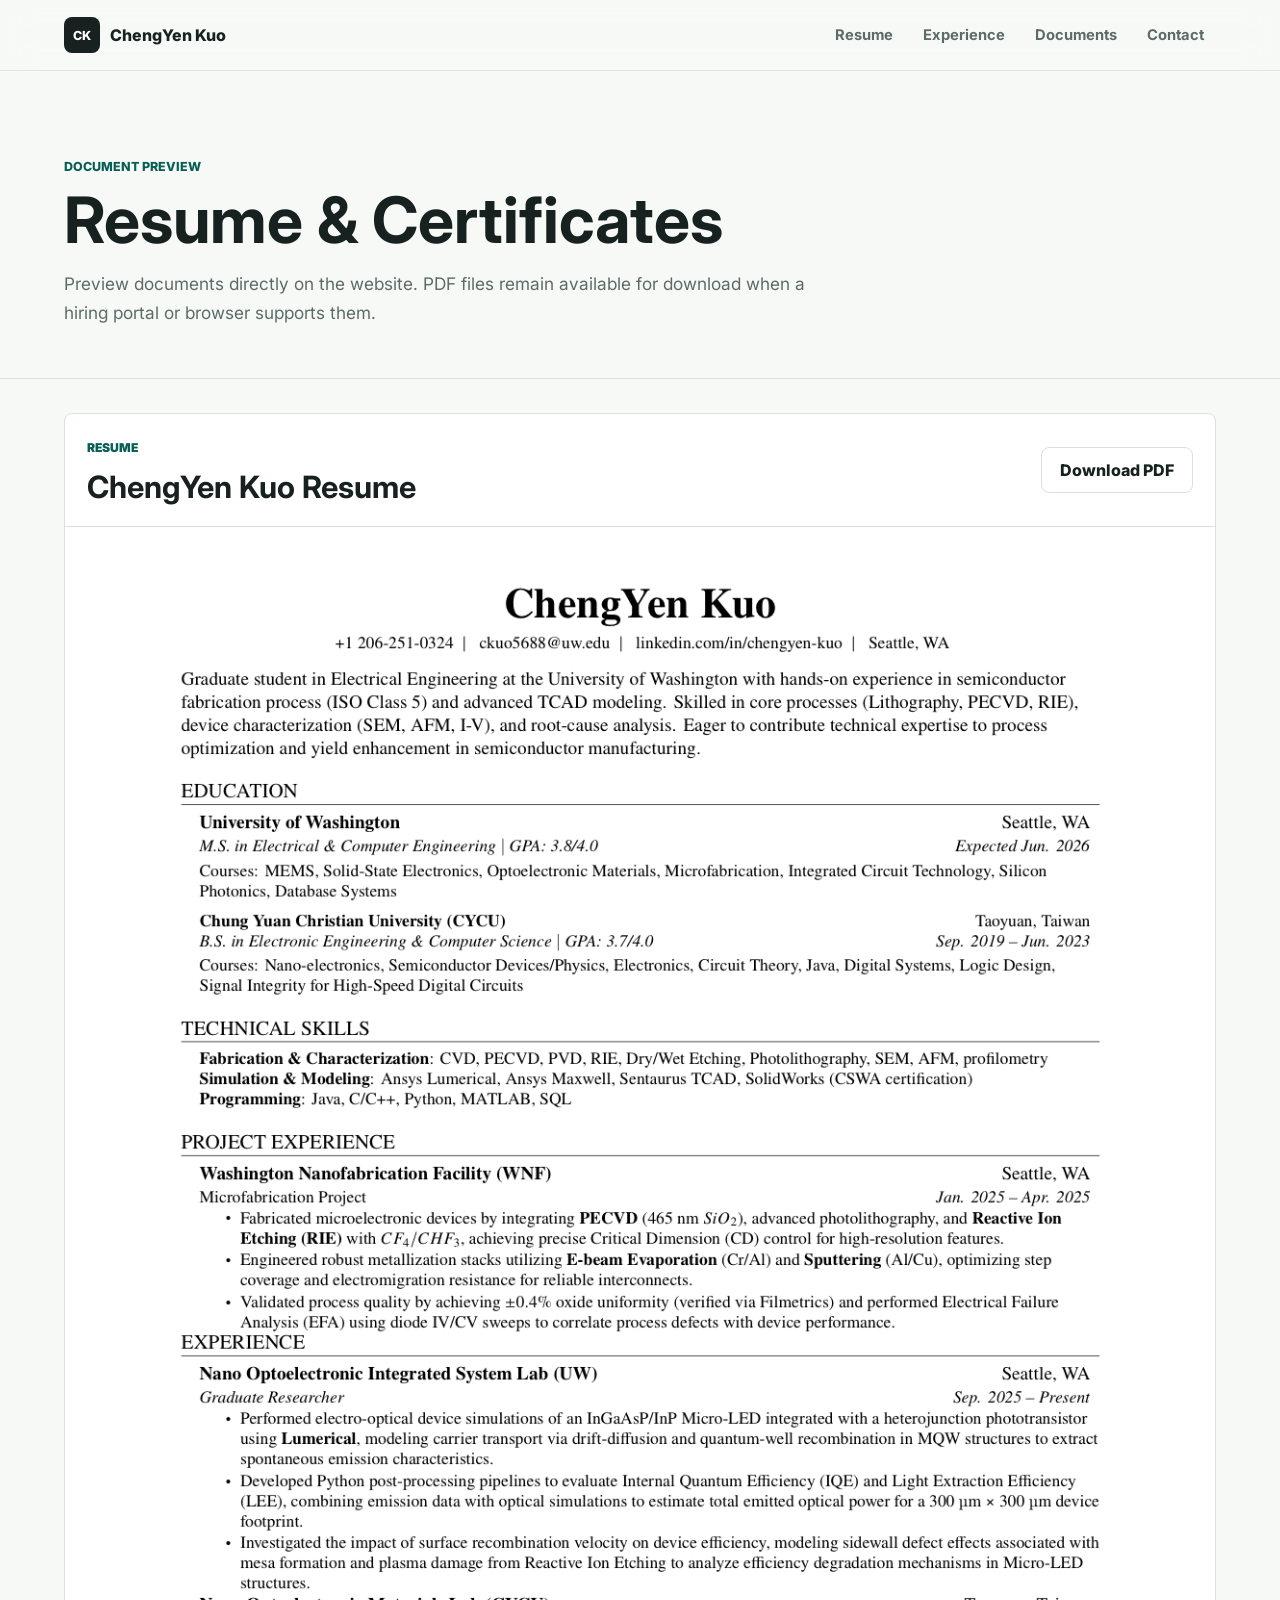
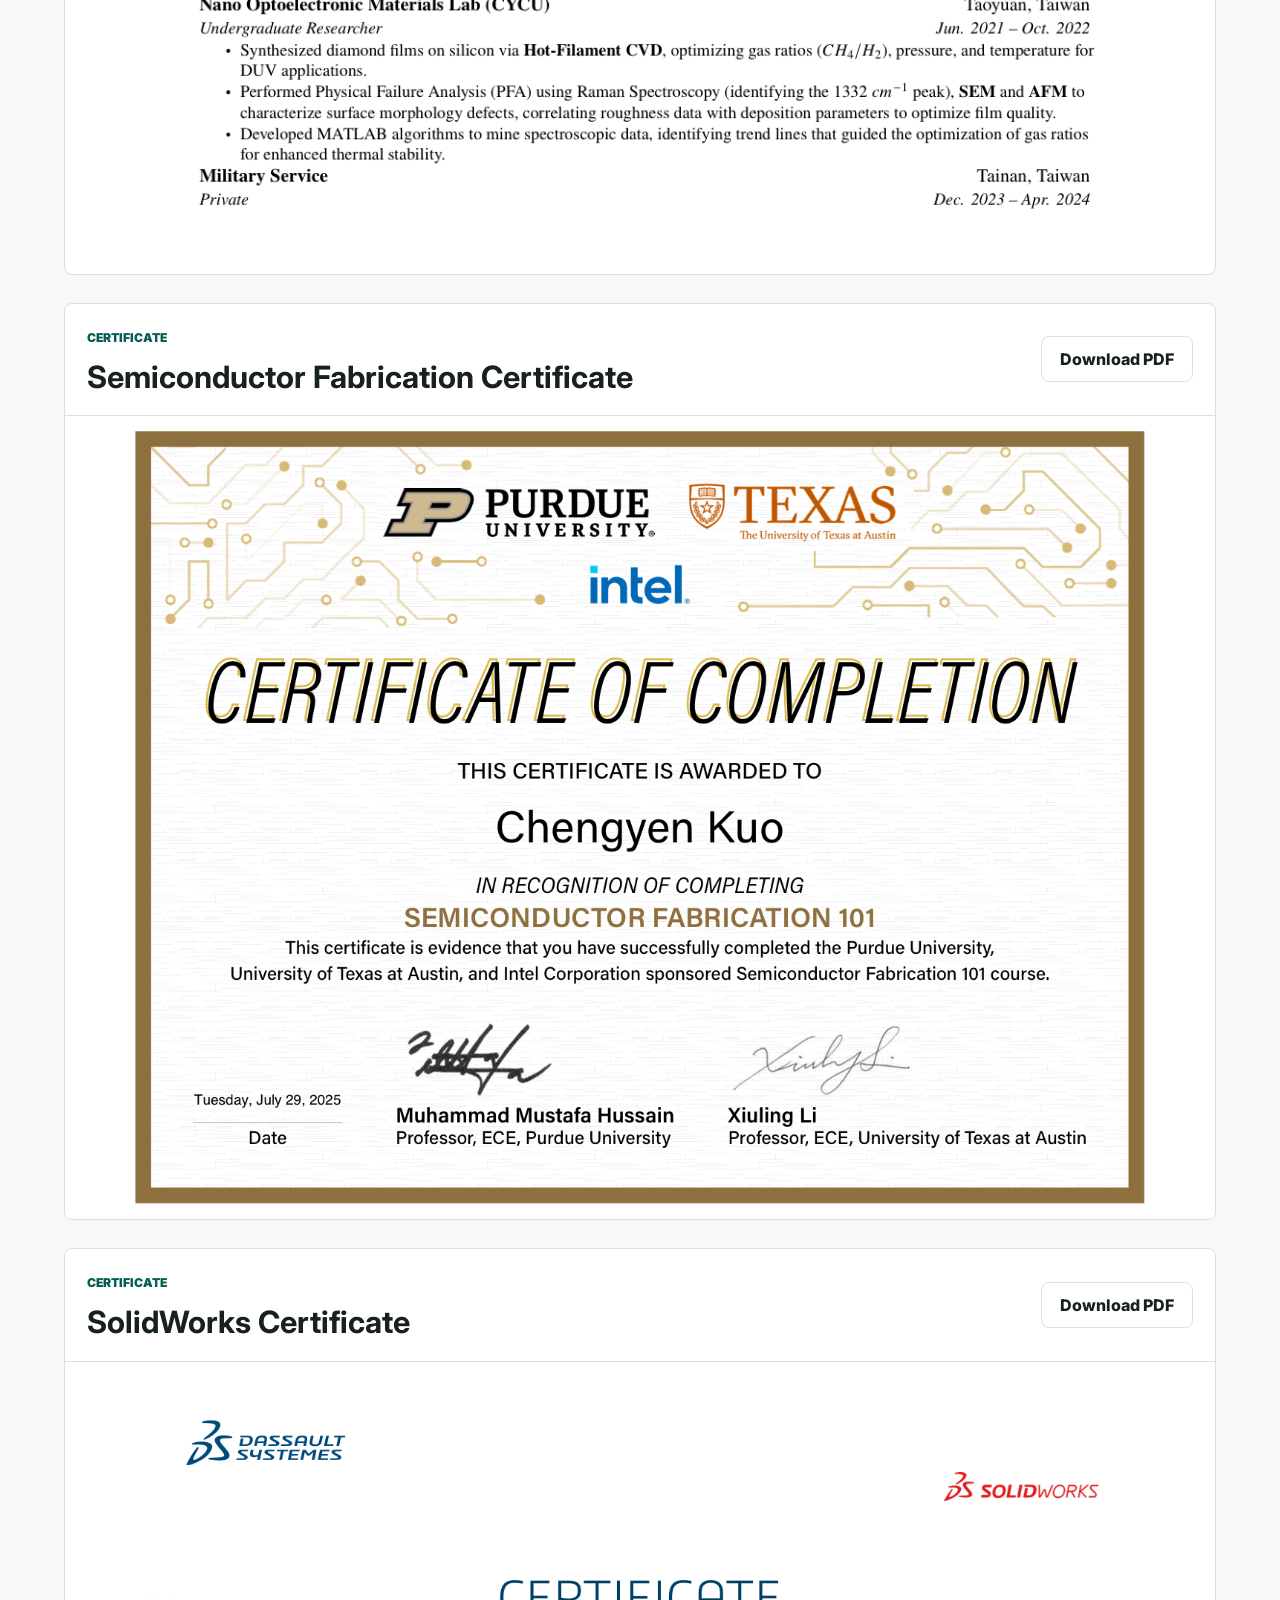
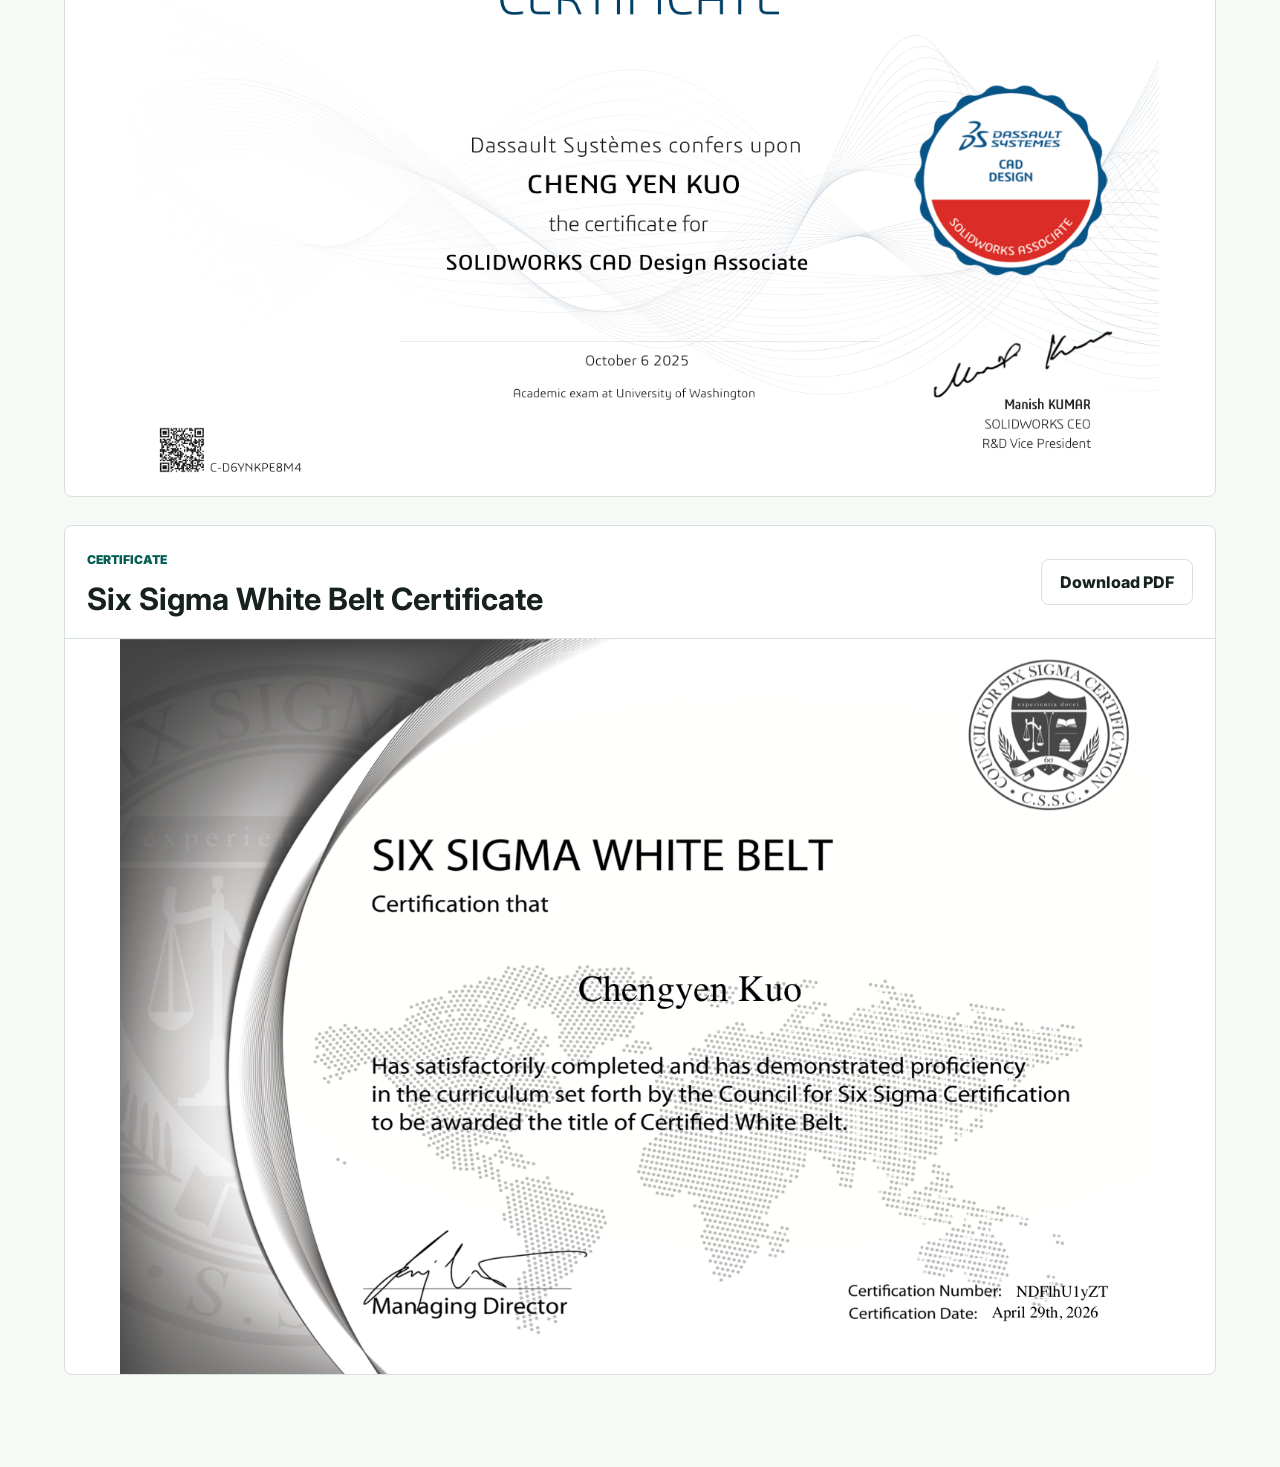
==== documents.html @ d5a38b42 "Add files via upload" ====
<!doctype html>
<html lang="en">
  <head>
    <meta charset="UTF-8" />
    <meta name="viewport" content="width=device-width, initial-scale=1.0" />
    <title>Documents | ChengYen Kuo</title>
    <link rel="preconnect" href="https://fonts.googleapis.com" />
    <link rel="preconnect" href="https://fonts.gstatic.com" crossorigin />
    <link
      href="https://fonts.googleapis.com/css2?family=Inter:wght@400;500;600;700;800&display=swap"
      rel="stylesheet"
    />
    <link rel="stylesheet" href="styles.css" />
  </head>
  <body>
    <header class="site-header">
      <a class="brand" href="index.html#top" aria-label="ChengYen Kuo home">
        <span class="brand-mark">CK</span>
        <span>ChengYen Kuo</span>
      </a>
      <nav class="nav" aria-label="Primary navigation">
        <a href="index.html#education">Resume</a>
        <a href="index.html#experience">Experience</a>
        <a href="index.html#documents">Documents</a>
        <a href="index.html#top">Contact</a>
      </nav>
    </header>

    <main>
      <section class="document-page-hero">
        <p class="eyebrow">Document Preview</p>
        <h1>Resume & Certificates</h1>
        <p>
          Preview documents directly on the website. PDF files remain available for download when a
          hiring portal or browser supports them.
        </p>
      </section>

      <section class="preview-stack" aria-label="Document previews">
        <article class="preview-panel" id="resume">
          <div class="preview-heading">
            <div>
              <span class="doc-type">Resume</span>
              <h2>ChengYen Kuo Resume</h2>
            </div>
            <a class="button secondary" href="assets/docs/KuoChengYen_RESUME.pdf" download>Download PDF</a>
          </div>
          <img
            src="assets/previews/KuoChengYen_RESUME.pdf.png"
            alt="Preview of ChengYen Kuo resume"
          />
        </article>

        <article class="preview-panel" id="semiconductor-fabrication">
          <div class="preview-heading">
            <div>
              <span class="doc-type">Certificate</span>
              <h2>Semiconductor Fabrication Certificate</h2>
            </div>
            <a class="button secondary" href="assets/docs/Semiconductor_Fabrication_Certificate.pdf" download>
              Download PDF
            </a>
          </div>
          <img
            src="assets/previews/Semiconductor_Fabrication_Certificate.pdf.png"
            alt="Preview of Semiconductor Fabrication certificate"
          />
        </article>

        <article class="preview-panel" id="solidworks">
          <div class="preview-heading">
            <div>
              <span class="doc-type">Certificate</span>
              <h2>SolidWorks Certificate</h2>
            </div>
            <a class="button secondary" href="assets/docs/SolidWorks_Certificate.pdf" download>Download PDF</a>
          </div>
          <img
            src="assets/previews/SolidWorks_Certificate.pdf.png"
            alt="Preview of SolidWorks certificate"
          />
        </article>

        <article class="preview-panel" id="six-sigma">
          <div class="preview-heading">
            <div>
              <span class="doc-type">Certificate</span>
              <h2>Six Sigma White Belt Certificate</h2>
            </div>
            <a class="button secondary" href="assets/docs/Six_Sigma_White_Belt_Certification.pdf" download>
              Download PDF
            </a>
          </div>
          <img
            src="assets/previews/Six_Sigma_White_Belt_Certification.pdf.png"
            alt="Preview of Six Sigma White Belt certificate"
          />
        </article>
      </section>
    </main>
  </body>
</html>
---- styles.css ----
:root {
  color-scheme: light;
  --ink: #17211f;
  --muted: #5c6b67;
  --line: #d9e1dc;
  --surface: #f7f9f7;
  --paper: #ffffff;
  --accent: #0f7b6c;
  --accent-strong: #075e54;
  --gold: #c88a2e;
  --blue: #385b8f;
  --shadow: 0 24px 70px rgba(28, 46, 42, 0.14);
}

* {
  box-sizing: border-box;
}

html {
  scroll-behavior: smooth;
}

body {
  margin: 0;
  font-family: Inter, system-ui, -apple-system, BlinkMacSystemFont, "Segoe UI", sans-serif;
  color: var(--ink);
  background: var(--surface);
}

a {
  color: inherit;
}

.site-header {
  position: sticky;
  top: 0;
  z-index: 10;
  display: flex;
  align-items: center;
  justify-content: space-between;
  gap: 24px;
  padding: 16px clamp(20px, 5vw, 72px);
  background: rgba(247, 249, 247, 0.88);
  border-bottom: 1px solid rgba(217, 225, 220, 0.82);
  backdrop-filter: blur(16px);
}

.brand {
  display: inline-flex;
  align-items: center;
  gap: 10px;
  font-weight: 800;
  text-decoration: none;
}

.brand-mark {
  display: grid;
  width: 36px;
  height: 36px;
  place-items: center;
  color: #ffffff;
  background: var(--ink);
  border-radius: 8px;
  font-size: 0.78rem;
}

.nav {
  display: flex;
  align-items: center;
  gap: 6px;
}

.nav a {
  padding: 10px 12px;
  color: var(--muted);
  font-size: 0.92rem;
  font-weight: 700;
  text-decoration: none;
  border-radius: 7px;
}

.nav a:hover {
  color: var(--ink);
  background: #eaf0ed;
}

.hero {
  display: grid;
  grid-template-columns: minmax(0, 1.06fr) minmax(320px, 0.94fr);
  gap: clamp(34px, 6vw, 76px);
  align-items: center;
  min-height: calc(100vh - 72px);
  padding: clamp(56px, 8vw, 92px) clamp(20px, 5vw, 72px) 44px;
  border-bottom: 1px solid var(--line);
}

.eyebrow {
  margin: 0 0 14px;
  color: var(--accent-strong);
  font-size: 0.78rem;
  font-weight: 800;
  letter-spacing: 0;
  text-transform: uppercase;
}

h1,
h2,
h3,
p {
  margin-top: 0;
}

h1 {
  max-width: 900px;
  margin-bottom: 22px;
  font-size: clamp(2.45rem, 5vw, 4.7rem);
  line-height: 1;
  letter-spacing: 0;
}

h2 {
  margin-bottom: 0;
  font-size: clamp(1.65rem, 3vw, 3rem);
  line-height: 1.06;
  letter-spacing: 0;
}

h3 {
  margin-bottom: 10px;
  font-size: 1.04rem;
}

.hero-text {
  max-width: 760px;
  color: var(--muted);
  font-size: clamp(1rem, 1.45vw, 1.22rem);
  line-height: 1.7;
}

.hero-actions,
.contact-links {
  display: flex;
  flex-wrap: wrap;
  gap: 12px;
  margin-top: 28px;
}

.button {
  display: inline-flex;
  min-height: 46px;
  align-items: center;
  justify-content: center;
  padding: 12px 18px;
  font-weight: 800;
  text-decoration: none;
  border: 1px solid var(--line);
  border-radius: 8px;
}

.button.primary {
  color: #ffffff;
  background: var(--accent);
  border-color: var(--accent);
}

.button.primary:hover {
  background: var(--accent-strong);
}

.button.secondary {
  background: #ffffff;
}

.quick-facts {
  display: grid;
  grid-template-columns: repeat(2, minmax(0, 1fr));
  gap: 12px;
  max-width: 760px;
  margin: 34px 0 0;
}

.quick-facts div {
  min-width: 0;
  padding: 18px 20px;
  background: #ffffff;
  border: 1px solid var(--line);
  border-radius: 8px;
}

.quick-facts div:first-child {
  grid-column: 1 / -1;
}

.quick-facts dt {
  color: var(--muted);
  font-size: 0.75rem;
  font-weight: 800;
  text-transform: uppercase;
}

.quick-facts dd {
  margin: 6px 0 0;
  font-size: clamp(1.08rem, 1.8vw, 1.25rem);
  font-weight: 800;
  line-height: 1.2;
  white-space: nowrap;
}

.quick-facts a {
  display: inline-block;
  max-width: 100%;
  overflow-wrap: normal;
  text-decoration: none;
}

.quick-facts a:hover {
  color: var(--accent-strong);
}

.hero-visual {
  display: grid;
  min-height: 520px;
  place-items: center;
  overflow: hidden;
  background: linear-gradient(145deg, #eef4f1, #ffffff);
  border: 1px solid var(--line);
  border-radius: 8px;
  box-shadow: var(--shadow);
}

.wafer-photo {
  display: block;
  width: min(92%, 560px);
  height: auto;
  object-fit: contain;
  filter: drop-shadow(0 24px 36px rgba(23, 33, 31, 0.18));
}

.section {
  padding: clamp(56px, 8vw, 92px) clamp(20px, 5vw, 72px);
  border-bottom: 1px solid var(--line);
}

.section-heading {
  display: grid;
  grid-template-columns: minmax(180px, 0.35fr) minmax(0, 0.65fr);
  gap: 28px;
  margin-bottom: 34px;
}

.section-heading.compact {
  display: block;
  max-width: 840px;
}

.summary-grid,
.skill-grid,
.document-grid {
  display: grid;
  grid-template-columns: repeat(3, minmax(0, 1fr));
  gap: 16px;
}

.summary-grid article,
.skill-grid article,
.document-card,
.experience-card,
.timeline-item {
  background: var(--paper);
  border: 1px solid var(--line);
  border-radius: 8px;
}

.summary-grid article,
.skill-grid article,
.document-card {
  padding: 24px;
}

.summary-grid p,
.skill-grid li,
.document-card p,
.timeline-item p,
.experience-card li {
  color: var(--muted);
  line-height: 1.65;
}

.two-column {
  display: grid;
  grid-template-columns: minmax(260px, 0.35fr) minmax(0, 0.65fr);
  gap: 34px;
}

.timeline {
  display: grid;
  gap: 16px;
}

.timeline-item {
  padding: 24px;
}

.timeline-meta,
.experience-topline {
  color: var(--accent-strong);
  font-size: 0.82rem;
  font-weight: 800;
}

.muted {
  color: var(--muted);
}

.skill-section {
  background: #eef4f1;
}

.skill-grid ul,
.experience-card ul {
  margin: 0;
  padding-left: 18px;
}

.skill-grid li + li,
.experience-card li + li {
  margin-top: 8px;
}

.experience-list {
  display: grid;
  gap: 16px;
}

.experience-card {
  padding: 28px;
}

.experience-topline {
  display: flex;
  justify-content: space-between;
  gap: 16px;
  margin-bottom: 12px;
}

.role {
  color: var(--ink);
  font-weight: 800;
}

.documents {
  background: #fbfcfb;
}

.document-card {
  display: flex;
  min-height: 260px;
  flex-direction: column;
  justify-content: space-between;
}

.document-card.featured {
  color: #ffffff;
  background: var(--ink);
  border-color: var(--ink);
}

.document-card.featured p,
.document-card.featured .doc-type {
  color: rgba(255, 255, 255, 0.76);
}

.document-card.empty {
  border-style: dashed;
}

.doc-type {
  display: inline-flex;
  margin-bottom: 16px;
  color: var(--accent-strong);
  font-size: 0.76rem;
  font-weight: 900;
  text-transform: uppercase;
}

.contact {
  display: flex;
  align-items: center;
  justify-content: space-between;
  gap: 28px;
  background: var(--ink);
  color: #ffffff;
}

.contact .eyebrow,
.contact h2 {
  color: #ffffff;
}

.contact-links {
  margin-top: 0;
}

.contact-links a {
  padding: 13px 16px;
  color: #ffffff;
  font-weight: 800;
  text-decoration: none;
  border: 1px solid rgba(255, 255, 255, 0.24);
  border-radius: 8px;
}

.contact-links a:hover {
  background: rgba(255, 255, 255, 0.1);
}

footer {
  padding: 26px clamp(20px, 5vw, 72px);
  color: var(--muted);
  background: #ffffff;
}

footer p {
  margin: 0;
}

.document-page-hero {
  padding: clamp(54px, 8vw, 88px) clamp(20px, 5vw, 72px) 34px;
  border-bottom: 1px solid var(--line);
}

.document-page-hero h1 {
  margin-bottom: 18px;
}

.document-page-hero p:not(.eyebrow) {
  max-width: 780px;
  color: var(--muted);
  font-size: 1.08rem;
  line-height: 1.65;
}

.preview-stack {
  display: grid;
  gap: 28px;
  padding: 34px clamp(20px, 5vw, 72px) clamp(56px, 8vw, 92px);
}

.preview-panel {
  overflow: hidden;
  background: #ffffff;
  border: 1px solid var(--line);
  border-radius: 8px;
}

.preview-heading {
  display: flex;
  align-items: center;
  justify-content: space-between;
  gap: 18px;
  padding: 22px;
  border-bottom: 1px solid var(--line);
}

.preview-heading h2 {
  font-size: clamp(1.35rem, 2.4vw, 2.1rem);
}

.preview-panel img {
  display: block;
  width: min(100%, 1040px);
  height: auto;
  margin: 0 auto;
  background: #ffffff;
}

@media (max-width: 920px) {
  .site-header {
    align-items: flex-start;
    flex-direction: column;
  }

  .nav {
    width: 100%;
    overflow-x: auto;
  }

  .hero,
  .two-column,
  .section-heading,
  .contact {
    grid-template-columns: 1fr;
  }

  .hero {
    min-height: auto;
  }

  .hero-visual {
    min-height: 430px;
  }

  .summary-grid,
  .skill-grid,
  .document-grid {
    grid-template-columns: 1fr;
  }

  .contact {
    display: grid;
  }

  .preview-heading {
    align-items: flex-start;
    flex-direction: column;
  }
}

@media (max-width: 640px) {
  .site-header {
    padding: 14px 16px;
  }

  .hero,
  .section {
    padding-right: 16px;
    padding-left: 16px;
  }

  h1 {
    font-size: 2.45rem;
  }

  .quick-facts {
    grid-template-columns: 1fr;
  }

  .quick-facts div:first-child {
    grid-column: auto;
  }

  .hero-visual {
    min-height: 360px;
  }

  .wafer-photo {
    width: min(92%, 360px);
  }

  .experience-topline {
    flex-direction: column;
    gap: 4px;
  }
}
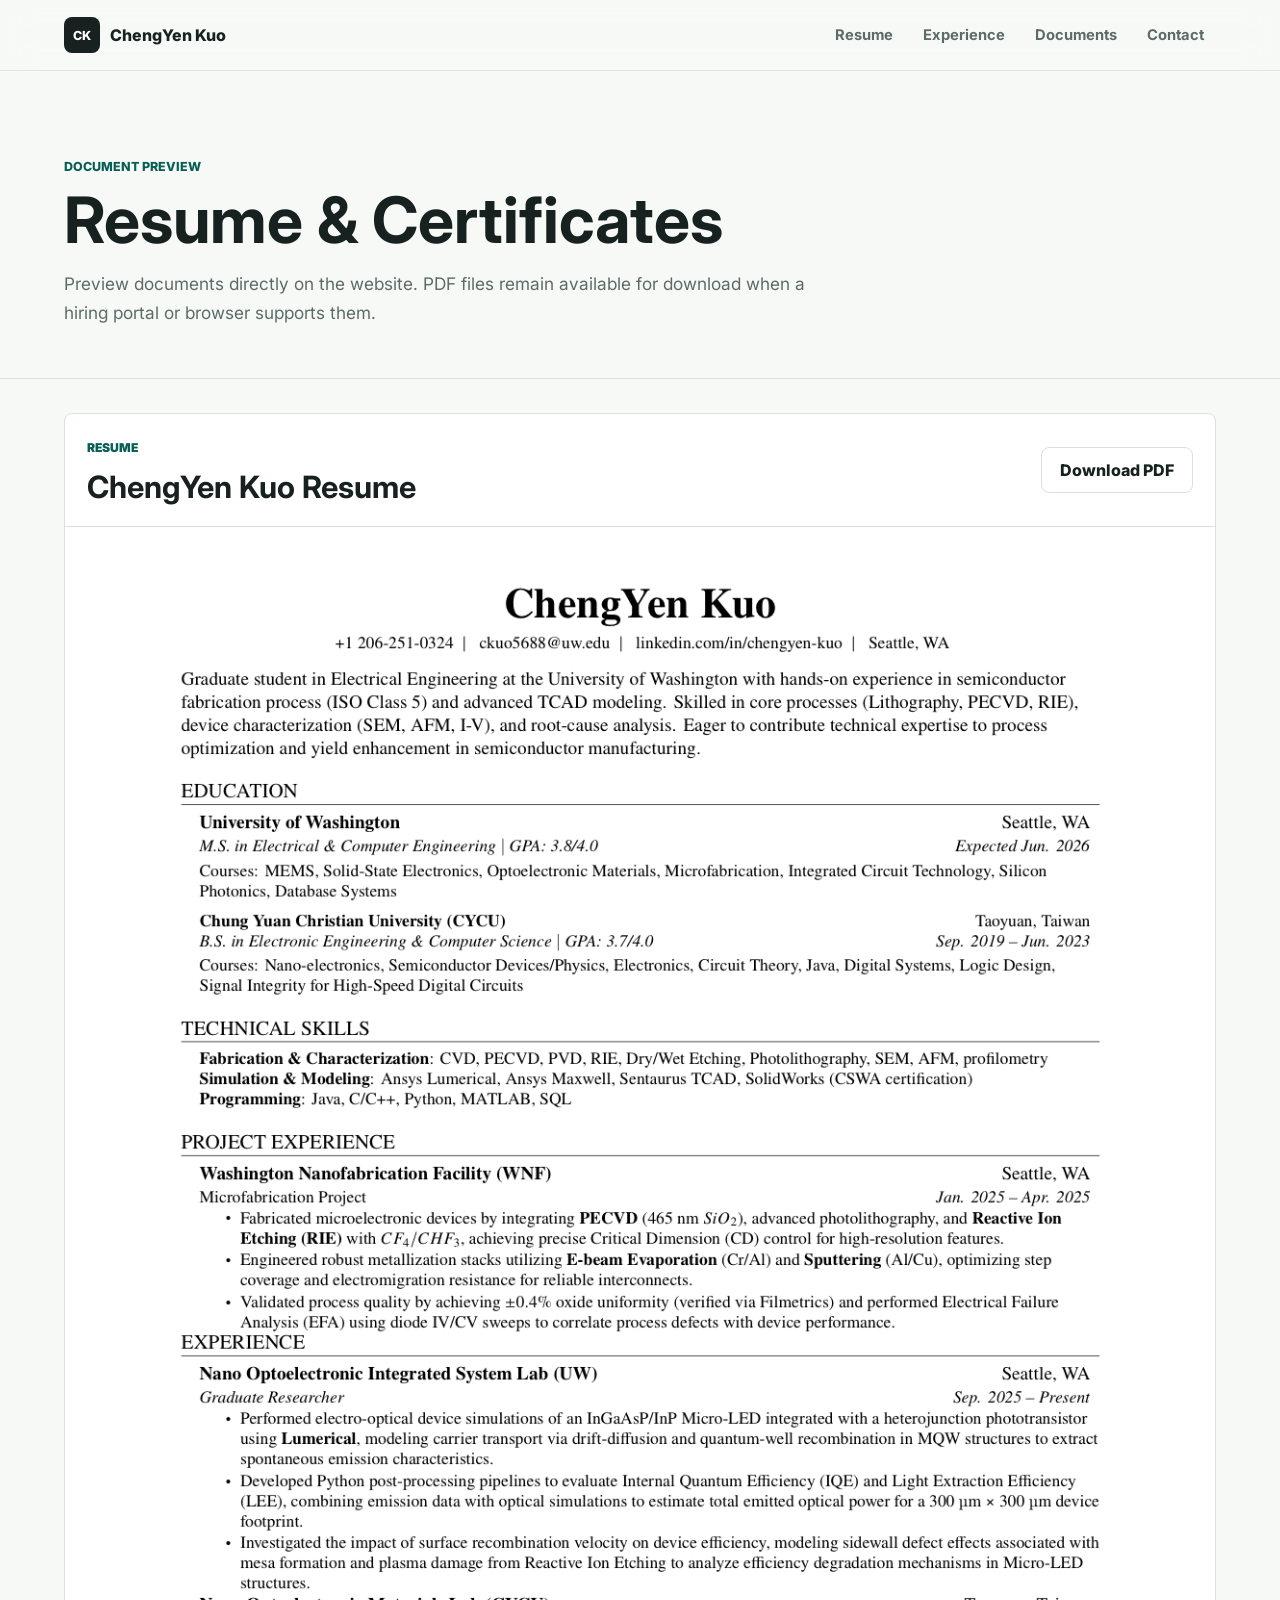
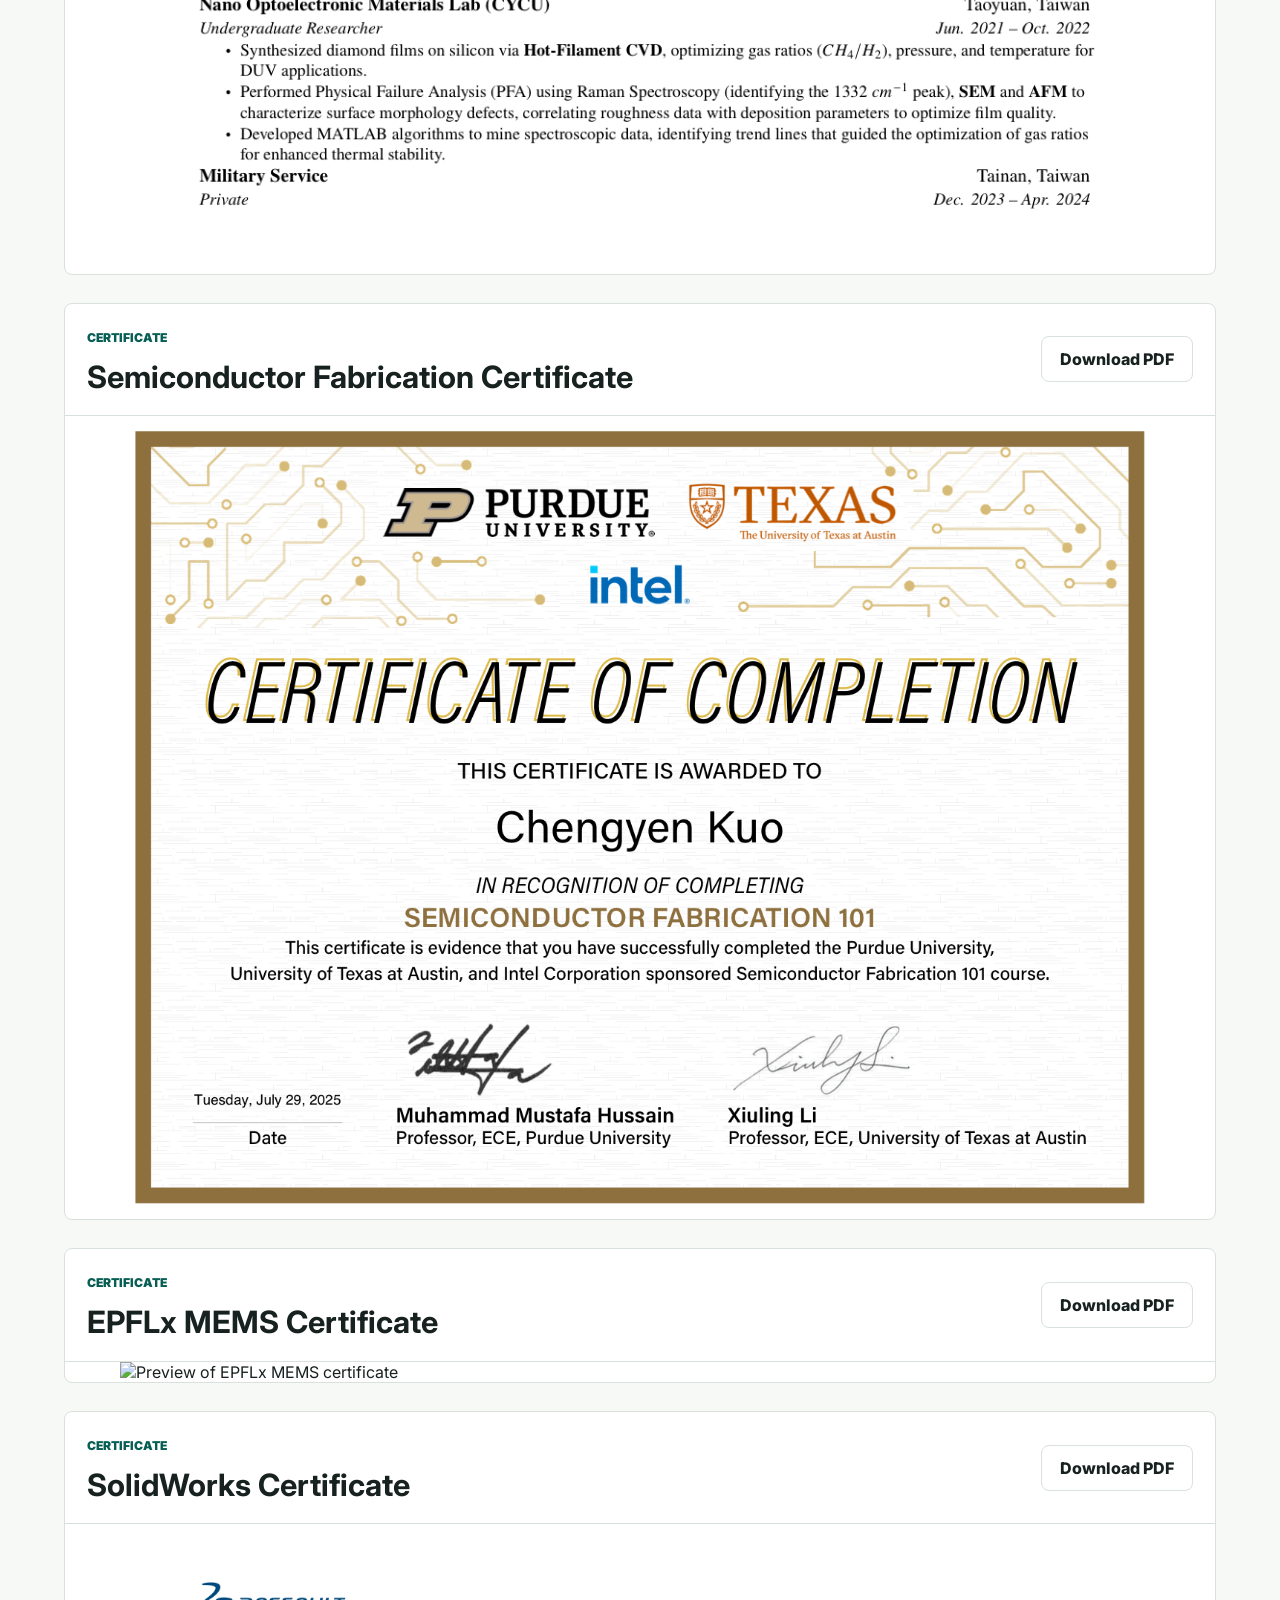
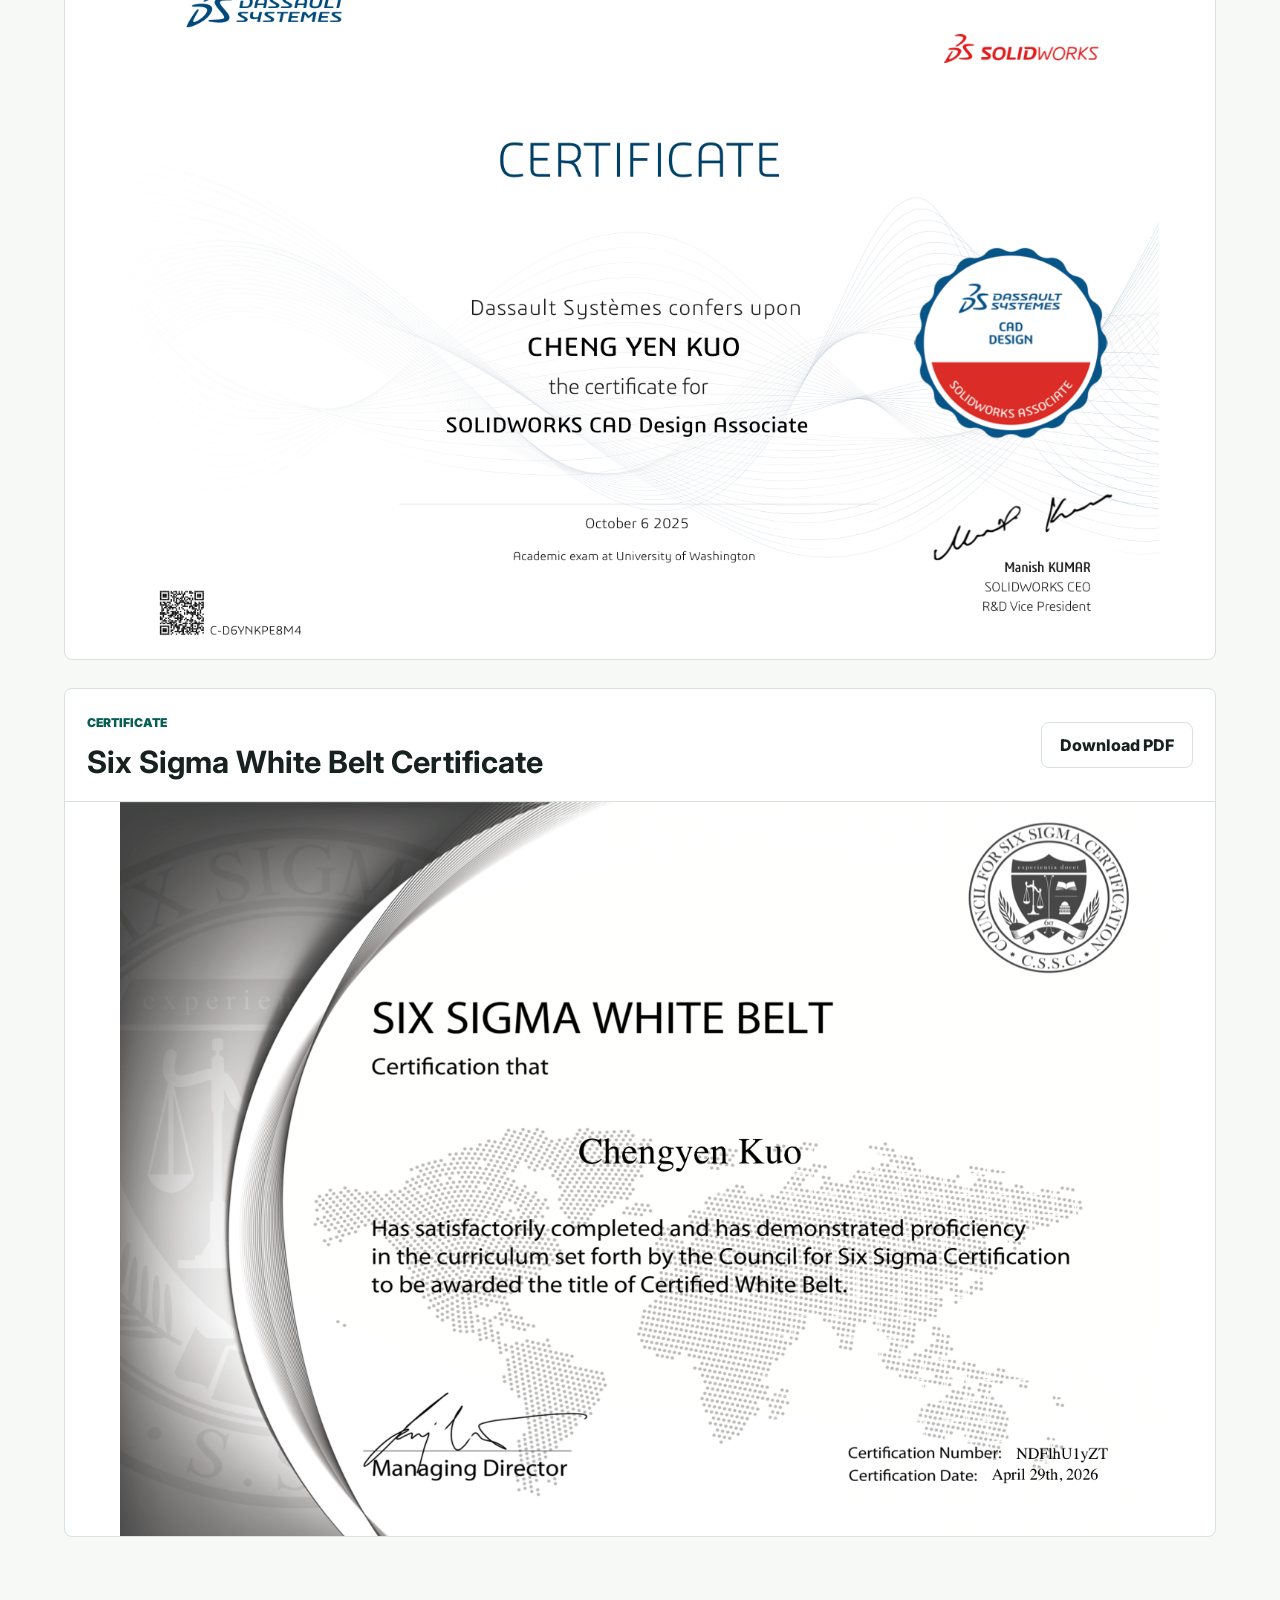
==== commit dee99211: "Update documents.html" ====
--- a/documents.html
+++ b/documents.html
@@ -67,6 +67,20 @@
           />
         </article>
 
+        <article class="preview-panel" id="mems">
+          <div class="preview-heading">
+            <div>
+              <span class="doc-type">Certificate</span>
+              <h2>EPFLx MEMS Certificate</h2>
+            </div>
+            <a class="button secondary" href="assets/docs/EPFLx_MEMS_Certificate.pdf" download>Download PDF</a>
+          </div>
+          <img
+            src="assets/previews/EPFLx_MEMS_Certificate.pdf.png"
+            alt="Preview of EPFLx MEMS certificate"
+          />
+        </article>
+
         <article class="preview-panel" id="solidworks">
           <div class="preview-heading">
             <div>
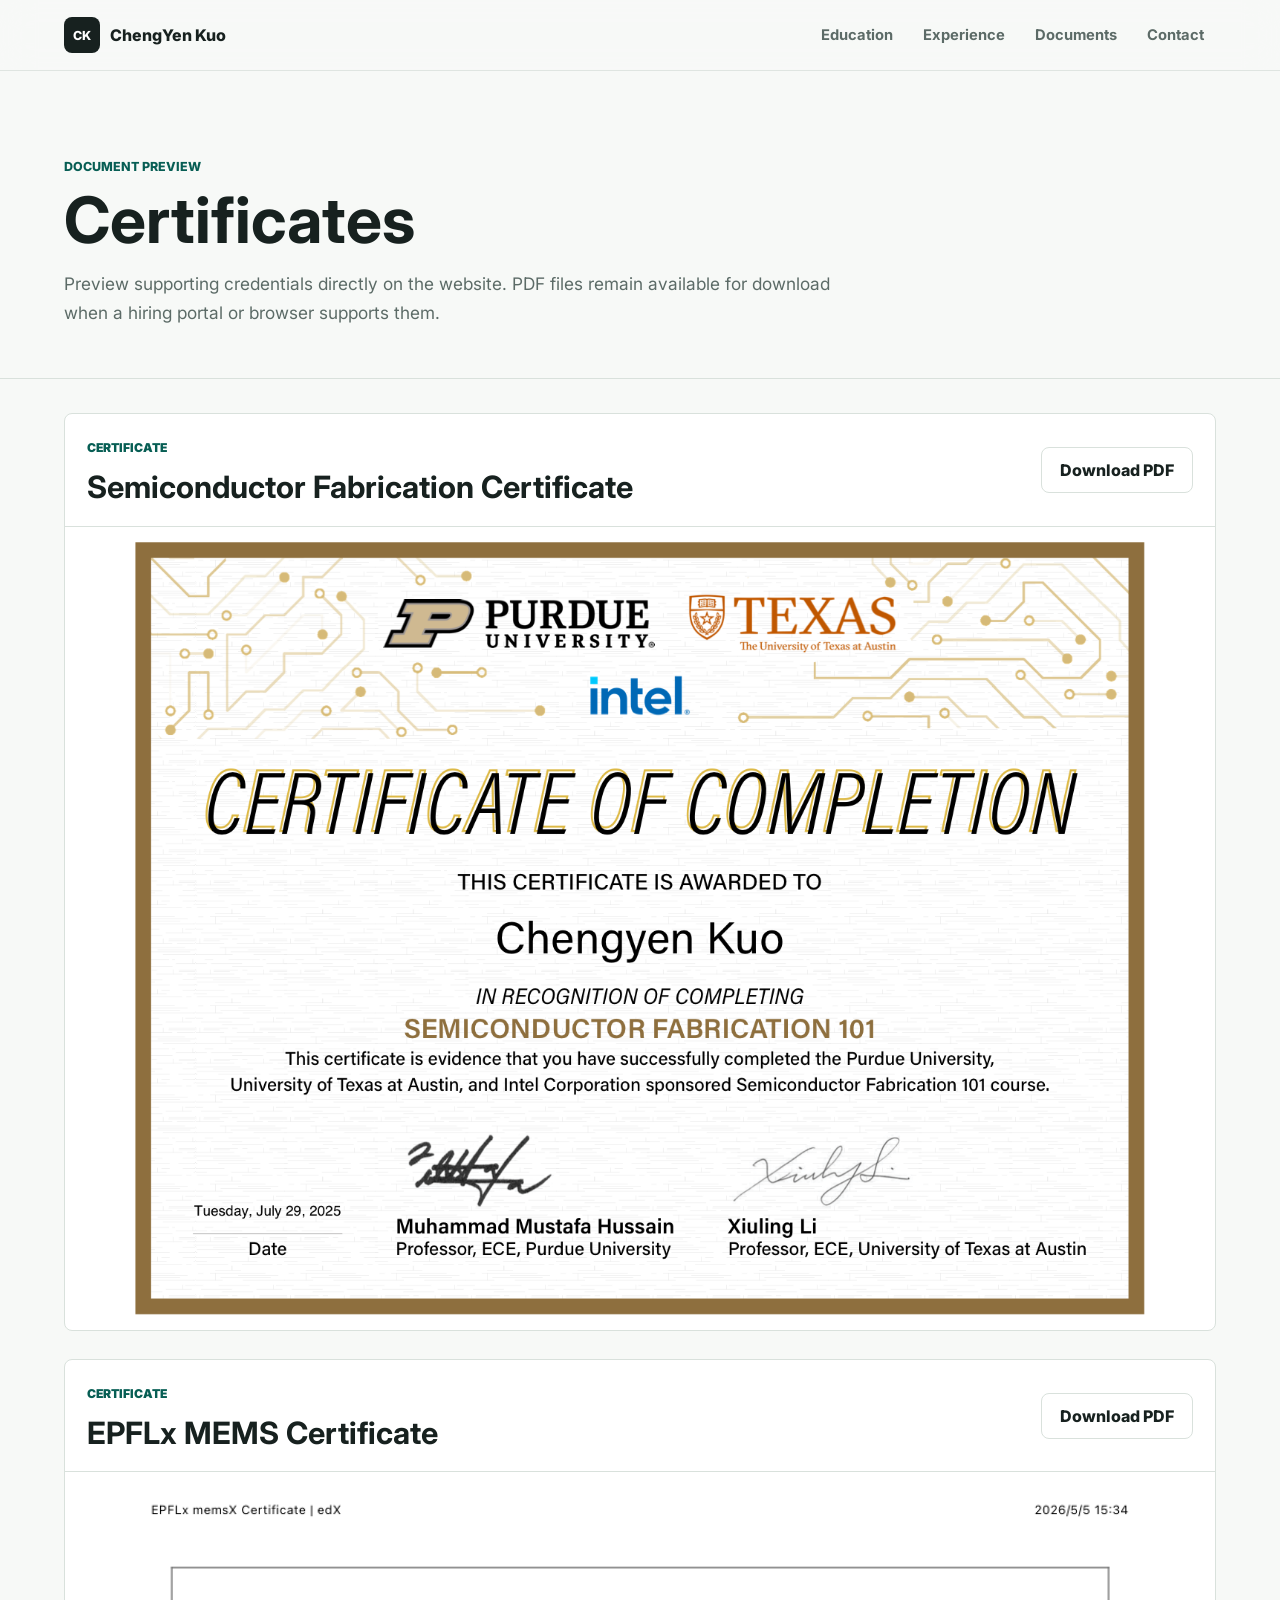
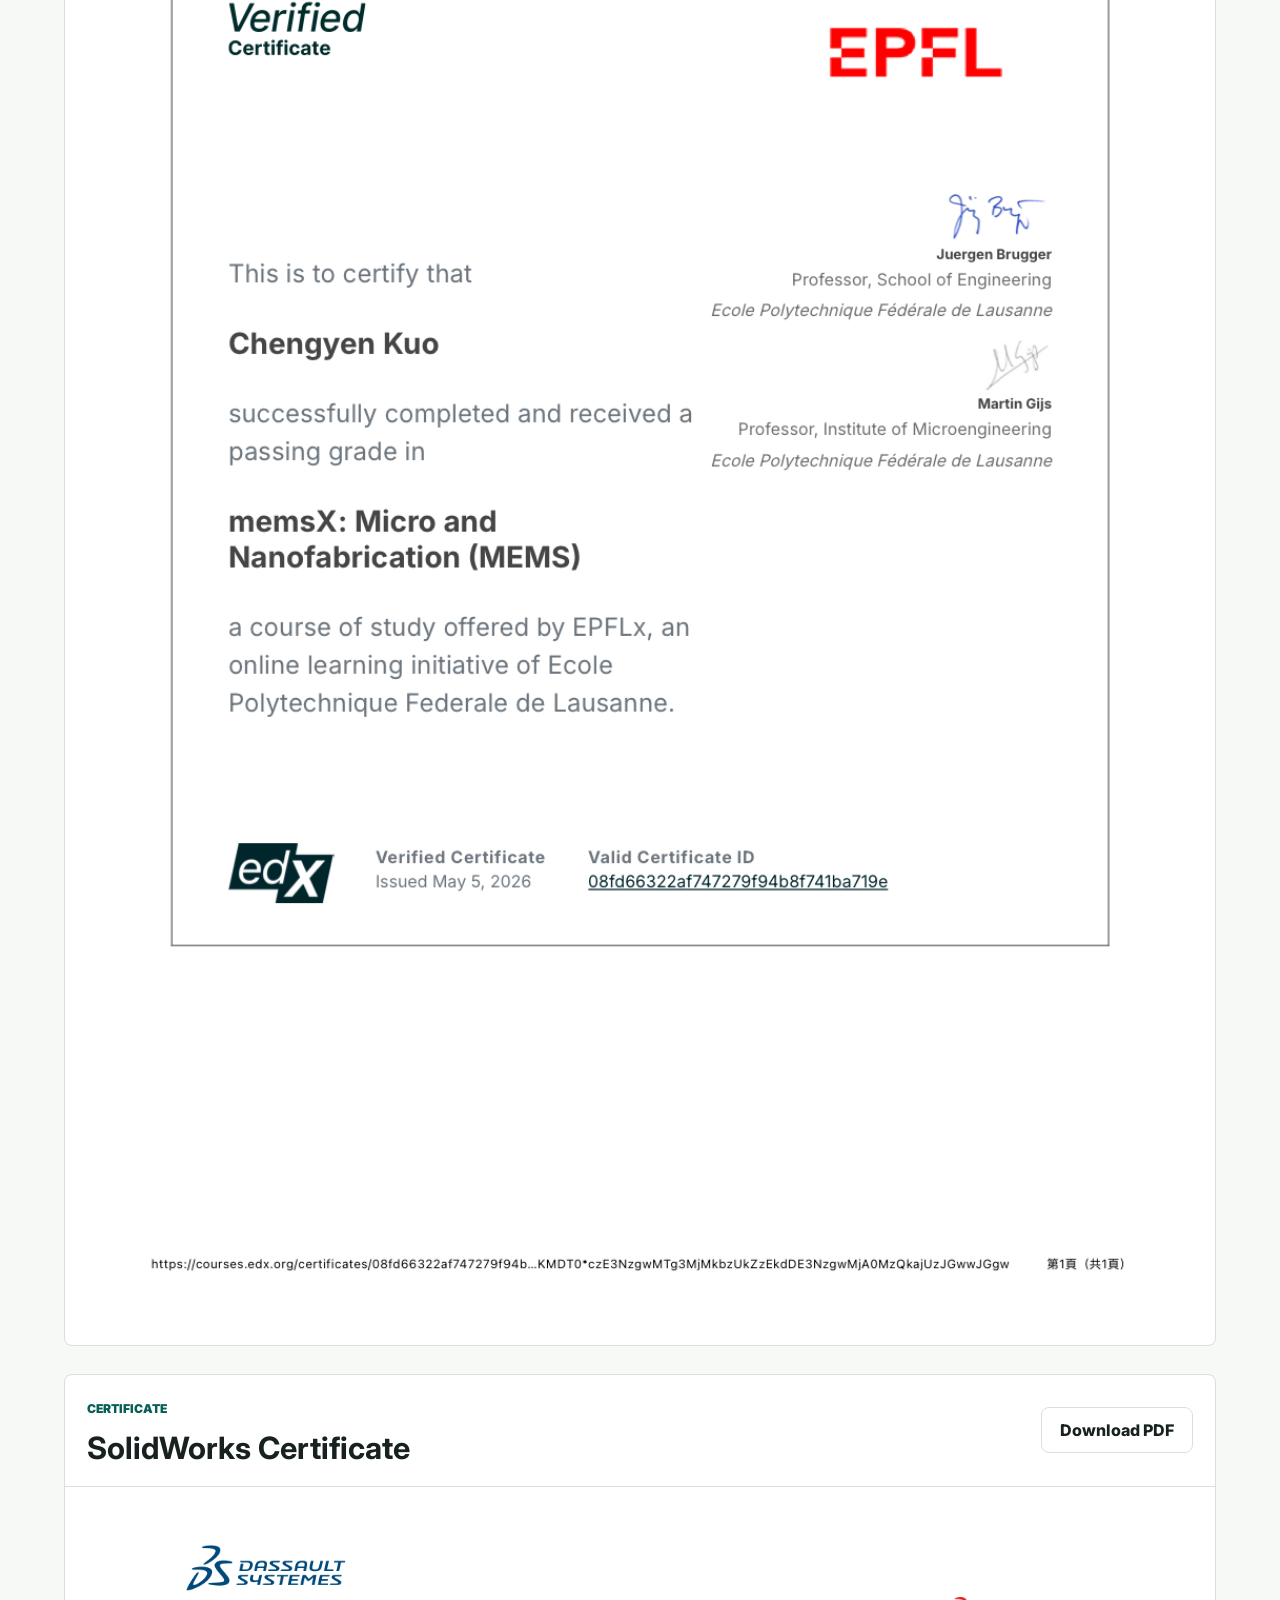
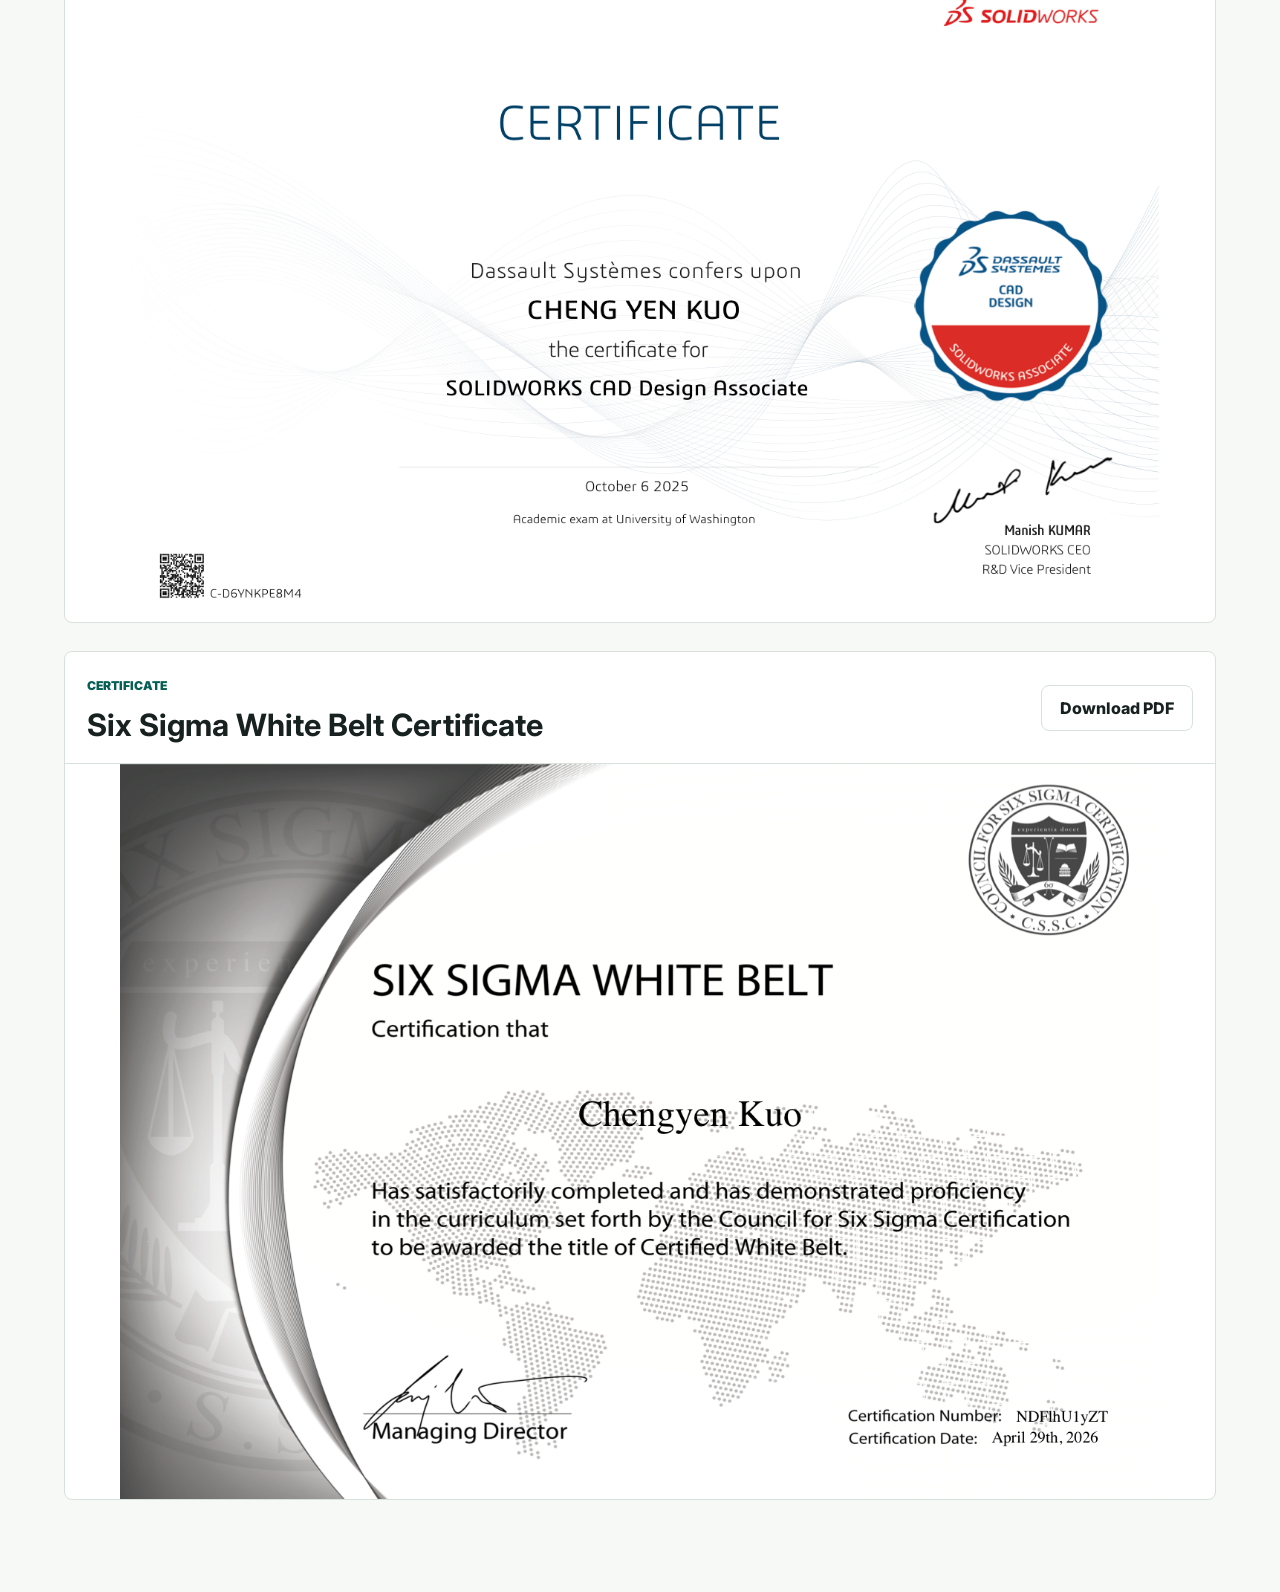
==== commit 68df285f: "Add files via upload" ====
--- a/documents.html
+++ b/documents.html
@@ -19,7 +19,7 @@
         <span>ChengYen Kuo</span>
       </a>
       <nav class="nav" aria-label="Primary navigation">
-        <a href="index.html#education">Resume</a>
+        <a href="index.html#education">Education</a>
         <a href="index.html#experience">Experience</a>
         <a href="index.html#documents">Documents</a>
         <a href="index.html#top">Contact</a>
@@ -29,28 +29,14 @@
     <main>
       <section class="document-page-hero">
         <p class="eyebrow">Document Preview</p>
-        <h1>Resume & Certificates</h1>
+        <h1>Certificates</h1>
         <p>
-          Preview documents directly on the website. PDF files remain available for download when a
+          Preview supporting credentials directly on the website. PDF files remain available for download when a
           hiring portal or browser supports them.
         </p>
       </section>
 
       <section class="preview-stack" aria-label="Document previews">
-        <article class="preview-panel" id="resume">
-          <div class="preview-heading">
-            <div>
-              <span class="doc-type">Resume</span>
-              <h2>ChengYen Kuo Resume</h2>
-            </div>
-            <a class="button secondary" href="assets/docs/KuoChengYen_RESUME.pdf" download>Download PDF</a>
-          </div>
-          <img
-            src="assets/previews/KuoChengYen_RESUME.pdf.png"
-            alt="Preview of ChengYen Kuo resume"
-          />
-        </article>
-
         <article class="preview-panel" id="semiconductor-fabrication">
           <div class="preview-heading">
             <div>
--- a/styles.css
+++ b/styles.css
@@ -348,6 +348,12 @@
   font-weight: 800;
 }
 
+.card-actions {
+  display: flex;
+  justify-content: flex-end;
+  margin-top: 22px;
+}
+
 .documents {
   background: #fbfcfb;
 }
@@ -474,6 +480,112 @@
   background: #ffffff;
 }
 
+.project-detail {
+  display: grid;
+  grid-template-columns: minmax(240px, 0.32fr) minmax(0, 0.68fr);
+  gap: 28px;
+  padding: clamp(56px, 8vw, 92px) clamp(20px, 5vw, 72px);
+  border-bottom: 1px solid var(--line);
+}
+
+.project-detail[hidden] {
+  display: none;
+}
+
+.project-copy p:not(.eyebrow) {
+  color: var(--muted);
+  font-size: 1rem;
+  line-height: 1.65;
+}
+
+.media-grid {
+  display: grid;
+  grid-template-columns: repeat(3, minmax(0, 1fr));
+  gap: 16px;
+}
+
+.media-slot {
+  display: flex;
+  min-height: 300px;
+  flex-direction: column;
+  justify-content: flex-start;
+  padding: 22px;
+  background:
+    linear-gradient(145deg, rgba(15, 123, 108, 0.08), rgba(56, 91, 143, 0.1)),
+    #ffffff;
+  border: 1px solid var(--line);
+  border-radius: 8px;
+}
+
+.media-slot span {
+  align-self: flex-start;
+  color: var(--accent-strong);
+  font-size: 0.78rem;
+  font-weight: 900;
+}
+
+.media-slot.photo {
+  display: flex;
+  flex-direction: column;
+  min-height: 300px;
+  overflow: hidden;
+  padding: 0;
+  background: #ffffff;
+}
+
+.media-slot.photo img {
+  display: block;
+  width: 100%;
+  height: 270px;
+  min-height: 270px;
+  object-fit: cover;
+}
+
+.media-slot.photo.wide {
+  grid-column: 1 / -1;
+}
+
+.media-slot.photo.wide img {
+  height: auto;
+  min-height: 0;
+  object-fit: contain;
+}
+
+.seal-media {
+  grid-template-columns: 1fr;
+}
+
+.seal-media .media-slot.photo {
+  background: #ffffff;
+}
+
+.seal-media .media-slot.photo img {
+  height: auto;
+  max-height: none;
+  min-height: 0;
+  object-fit: contain;
+}
+
+.seal-media .media-slot.photo:not(.wide) img {
+  max-height: 760px;
+}
+
+.wnf-media .media-slot.photo img {
+  height: auto;
+  max-height: 620px;
+  min-height: 0;
+  object-fit: contain;
+}
+
+.media-caption {
+  margin: 0;
+  padding: 14px 16px 16px;
+  color: var(--muted);
+  font-size: 0.84rem;
+  font-weight: 600;
+  line-height: 1.45;
+}
+
 @media (max-width: 920px) {
   .site-header {
     align-items: flex-start;
@@ -514,6 +626,14 @@
     align-items: flex-start;
     flex-direction: column;
   }
+
+  .project-detail {
+    grid-template-columns: 1fr;
+  }
+
+  .media-grid {
+    grid-template-columns: 1fr;
+  }
 }
 
 @media (max-width: 640px) {
